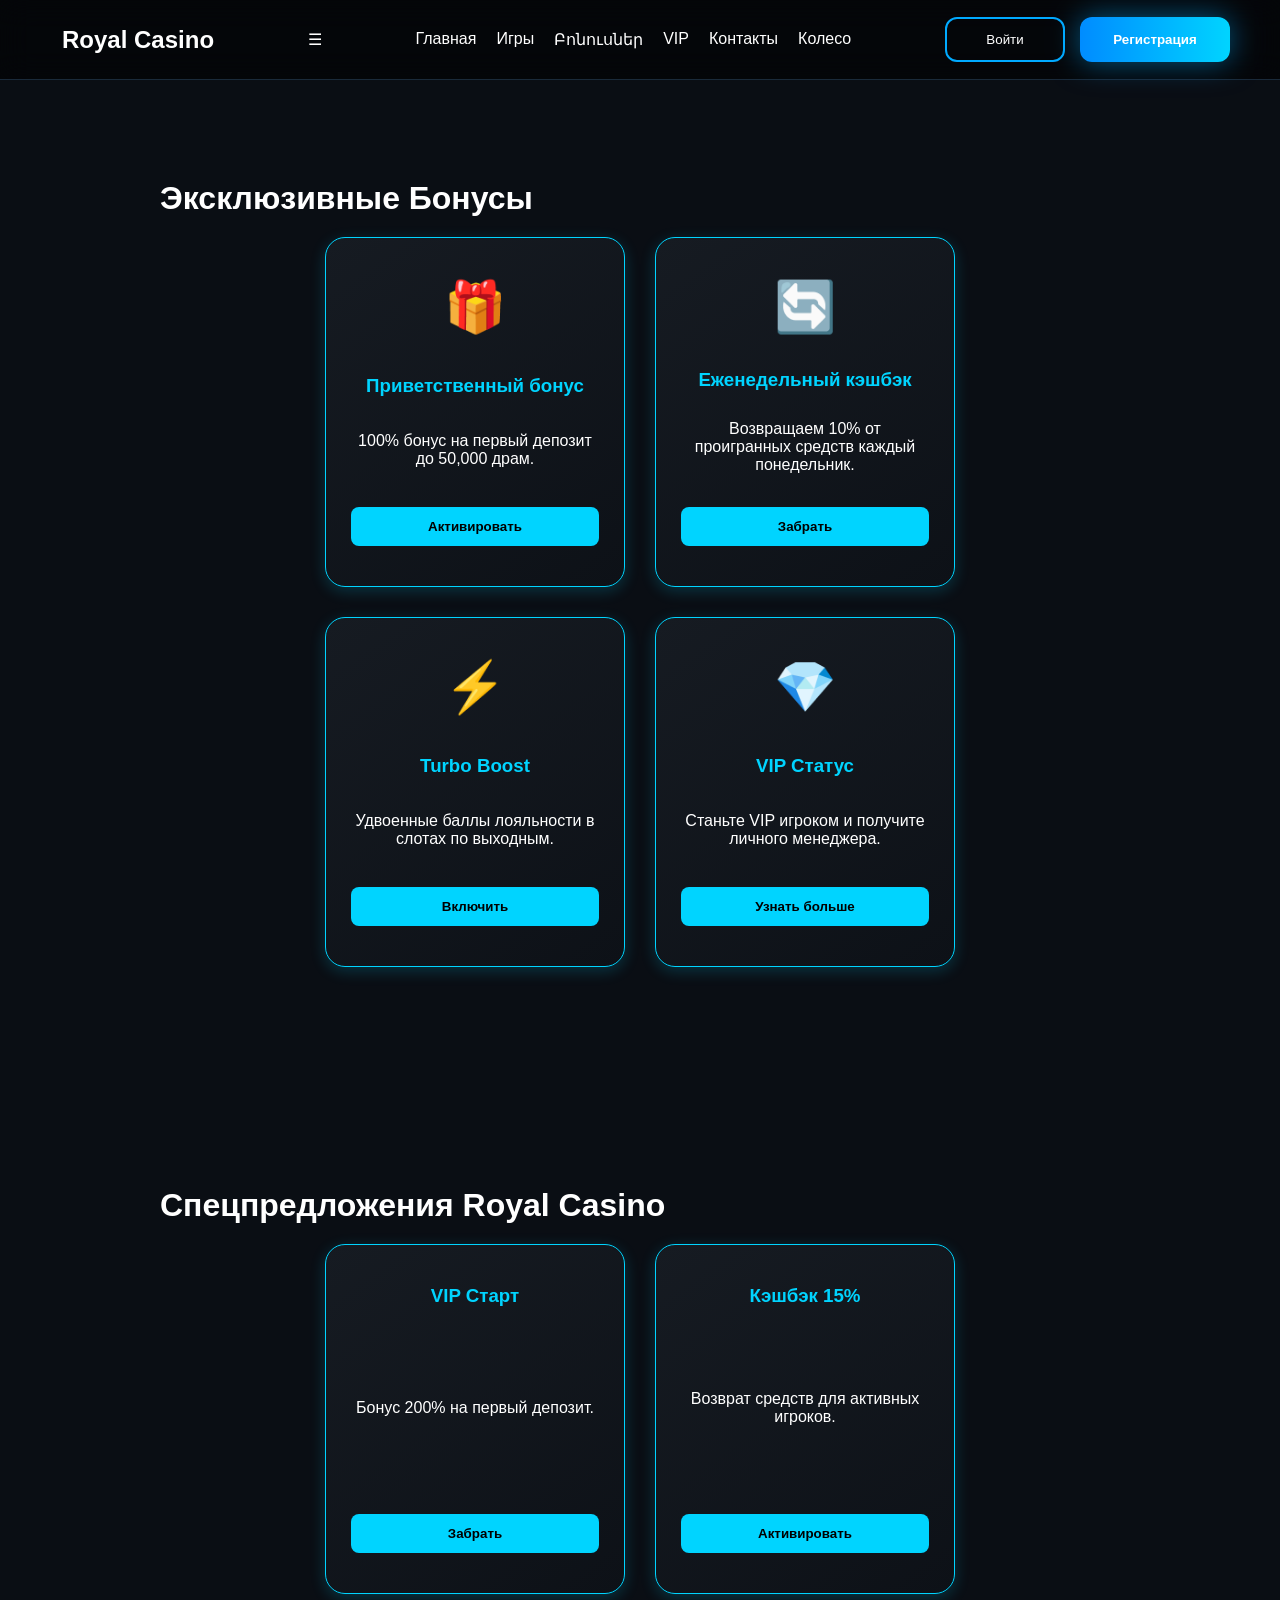
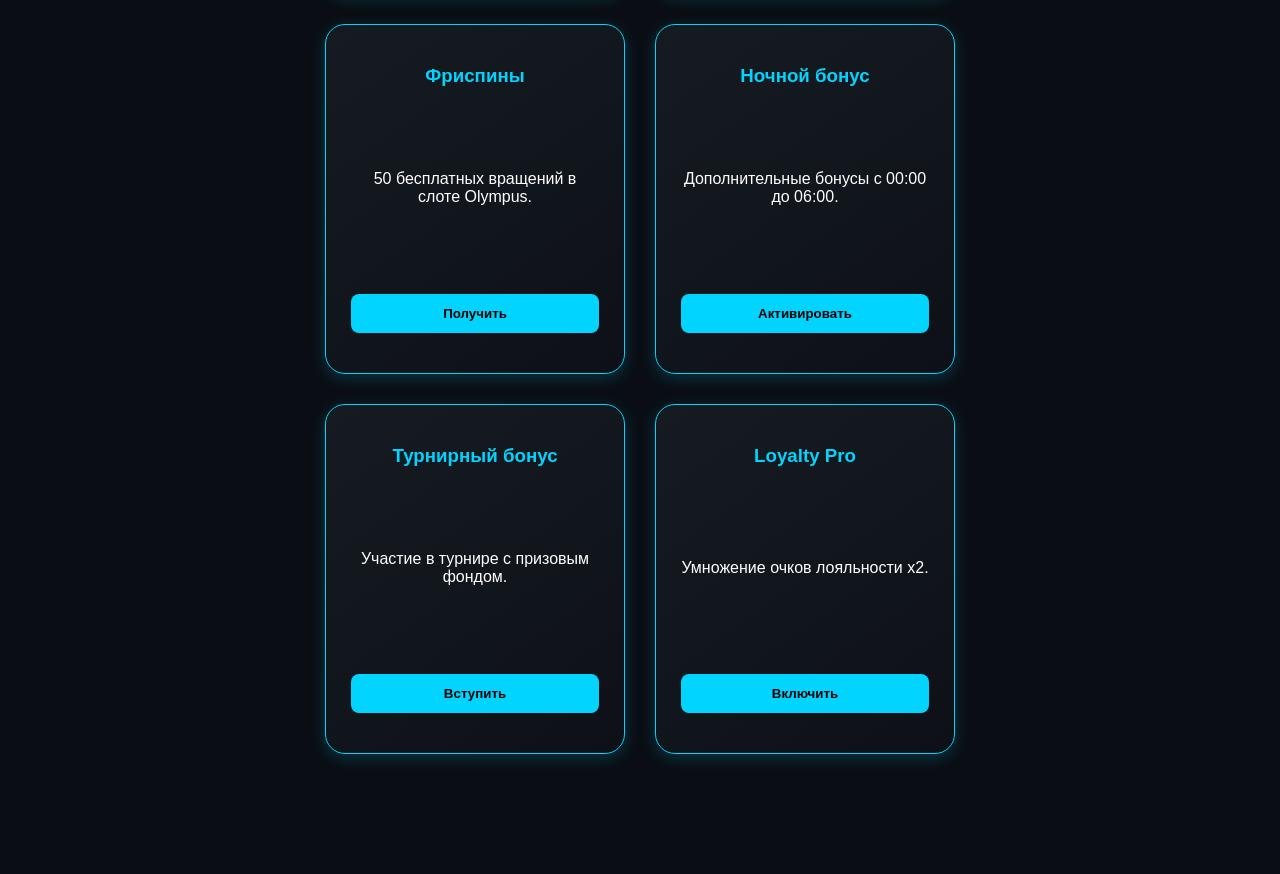
==== bonus.html @ ba3bc2f1 "Add files via upload" ====
<!DOCTYPE html>
<html lang="ru">
<head>
    <meta charset="UTF-8">
    <meta name="viewport" content="width=device-width, initial-scale=1.0">
    <title>Бонусы - Royal Casino</title>
    <link rel="stylesheet" href="style.css">
</head>
<body>

    <header>
     
        <div class="logo">
            <i class="fa-solid fa-dice"></i>
            <span>Royal Casino</span>
        </div>
        <div class="menu-toggle" onclick="toggleMenu()">☰</div>
        <nav id="navMenu" class="nav-menu">
            <a href="index.html">Главная</a>
            <a href="games.html">Игры</a>
            <a href="bonus.html">Բոնուսներ</a>
            <a href="vip.html">VIP</a>
            <a href="contacts.html">Контакты</a>
            <a href="wheel.html">Колесо</a>
        </nav>

        <div class="buttons" id="auth-buttons">
            <button class="login" onclick="openModal('login-modal')">Войти</button>
            <button class="signup" onclick="openModal('register-modal')">Регистрация</button>
        </div>
        
        <div class="buttons" id="user-profile" style="display: none; align-items: center; gap: 10px;">
            <span style="font-size: 18px; color: #fff;">👤</span>
            <span id="profile-username" style="color: #fff; font-weight: bold;"></span>
            <button id="logout-btn" style="background: #ff4d4d; color: white; border: none; padding: 5px 10px; cursor: pointer; border-radius: 4px;">Выйти</button>
        </div>
        
        
    </header>
    <main class="bonus-container">
        <h1 class="page-title">Эксклюзивные Бонусы</h1>
        
        <div class="bonus-grid">
            <div class="bonus-card">
                <div class="icon">🎁</div>
                <h3>Приветственный бонус</h3>
                <p>100% бонус на первый депозит до 50,000 драм.</p>
                <button class="play-btn" onclick="claimBonus('Приветственный бонус')">Активировать</button>
            </div>
            <div class="bonus-card">
                <div class="icon">🔄</div>
                <h3>Еженедельный кэшбэк</h3>
                <p>Возвращаем 10% от проигранных средств каждый понедельник.</p>
                <button class="play-btn" onclick="claimBonus('Кэшбэк')">Забрать</button>
            </div>
            <div class="bonus-card">
                <div class="icon">⚡️</div>
                <h3>Turbo Boost</h3>
                <p>Удвоенные баллы лояльности в слотах по выходным.</p>
                <button class="play-btn" onclick="claimBonus('Turbo Boost')">Включить</button>
            </div>
            <div class="bonus-card">
                <div class="icon">💎</div>
                <h3>VIP Статус</h3>
                <p>Станьте VIP игроком и получите личного менеджера.</p>
                <button class="play-btn" onclick="claimBonus('VIP Статус')">Узнать больше</button>
            </div>
        </div>
    </main>


    <main class="bonus-container">
        <h1 class="page-title">Спецпредложения Royal Casino</h1>
        
        <div class="bonus-grid">
            <div class="bonus-card"><h3>VIP Старт</h3><p>Бонус 200% на первый депозит.</p><button class="play-btn" onclick="claimBonus('VIP Старт')">Забрать</button></div>
            <div class="bonus-card"><h3>Кэшбэк 15%</h3><p>Возврат средств для активных игроков.</p><button class="play-btn" onclick="claimBonus('Кэшбэк 15%')">Активировать</button></div>
            <div class="bonus-card"><h3>Фриспины</h3><p>50 бесплатных вращений в слоте Olympus.</p><button class="play-btn" onclick="claimBonus('Фриспины')">Получить</button></div>
            <div class="bonus-card"><h3>Ночной бонус</h3><p>Дополнительные бонусы с 00:00 до 06:00.</p><button class="play-btn" onclick="claimBonus('Ночной бонус')">Активировать</button></div>
            <div class="bonus-card"><h3>Турнирный бонус</h3><p>Участие в турнире с призовым фондом.</p><button class="play-btn" onclick="claimBonus('Турнир')">Вступить</button></div>
            <div class="bonus-card"><h3>Loyalty Pro</h3><p>Умножение очков лояльности х2.</p><button class="play-btn" onclick="claimBonus('Loyalty Pro')">Включить</button></div>
        </div>
    </main> 


    <script src="script.js"></script>
</body>
</html>
---- style.css ----
*{
    margin:0;
    padding:0;
    box-sizing:border-box;
    font-family:'Poppins',sans-serif;
}

body{
    background:#05070d;
    color:white;
    overflow-x:hidden;
}

/* ================= HEADER ================= */

header{
    width:100%;
    height:80px;

    display:flex;
    justify-content:space-between;
    align-items:center;

    padding:0 80px;

    position:fixed;
    top:0;
    left:0;

    background:rgba(0,0,0,.55);

    backdrop-filter:blur(15px);

    border-bottom:1px solid rgba(0,170,255,.15);

    z-index:1000;
}

.logo{
    display:flex;
    align-items:center;
    gap:12px;

    font-size:26px;
    font-weight:700;
}

.logo i{
    color:#00aaff;
    font-size:32px;
}

nav{
    display:flex;
    gap:35px;
}

nav a{
    color:white;
    text-decoration:none;
    transition:.3s;
}

nav a:hover{
    color:#00aaff;
}

.buttons{
    display:flex;
    gap:15px;
}

button{
    cursor:pointer;
    transition:.35s;
}

.login{

    width:120px;
    height:45px;

    background:transparent;
    border:2px solid #00aaff;
    color:white;
    border-radius:12px;
}

.login:hover{

    background:#00aaff;
    box-shadow:0 0 20px #00aaff;
}

.signup{

    width:150px;
    height:45px;

    border:none;

    border-radius:12px;

    background:linear-gradient(90deg,#008cff,#00d4ff);

    color:white;

    font-weight:600;

    box-shadow:0 0 30px rgba(0,170,255,.5);
}

.signup:hover{

    transform:translateY(-3px);

    box-shadow:0 0 45px #00aaff;
}

/* ================= HERO ================= */

.hero{

    width:100%;
    min-height:100vh;

    display:flex;
    justify-content:space-between;
    align-items:center;

    padding:150px 80px;
}

.hero-left{

    width:48%;
}

.hero-left h4{

    color:#00aaff;

    margin-bottom:15px;

    font-size:22px;
}

.hero-left h1{

    font-size:68px;

    line-height:1.1;

    margin-bottom:25px;
}

.hero-left p{

    color:#a8b0c3;

    line-height:1.8;

    font-size:18px;

    margin-bottom:40px;
}

.hero-buttons{

    display:flex;

    gap:20px;
}

.play{

    width:200px;
    height:60px;

    border:none;

    border-radius:14px;

    background:#00aaff;

    color:white;

    font-size:18px;

    font-weight:700;

    box-shadow:0 0 35px rgba(0,170,255,.6);
}

.play:hover{

    transform:translateY(-5px);
}

.bonus{

    width:220px;
    height:60px;

    background:transparent;

    border:2px solid #00aaff;

    color:white;

    border-radius:14px;

    font-size:18px;
}

.bonus:hover{

    background:#00aaff;

    box-shadow:0 0 35px #00aaff;
}

/* ================= RIGHT ================= */

.hero-right{

    width:45%;

    display:flex;

    justify-content:center;

    align-items:center;

    position:relative;
}

.roulette{

    width:350px;
    height:350px;

    border-radius:50%;

    background:#101827;

    border:5px solid #00aaff;

    display:flex;

    justify-content:center;

    align-items:center;

    font-size:120px;

    color:#00aaff;

    box-shadow:
    0 0 40px #00aaff,
    inset 0 0 30px #00aaff;

    animation:spin 12s linear infinite;
}

.roulette-glow{

    position:absolute;

    width:500px;
    height:500px;

    background:#00aaff;

    filter:blur(180px);

    opacity:.18;
}

@keyframes spin{

from{

transform:rotate(0deg);

}

to{

transform:rotate(360deg);

}

}

/* ================= MOBILE ================= */

@media(max-width:900px){

header{

padding:20px;

flex-direction:column;

height:auto;

gap:20px;

}

nav{

flex-wrap:wrap;

justify-content:center;

}

.hero{

flex-direction:column;

text-align:center;

padding:180px 20px 60px;

}

.hero-left,
.hero-right{

width:100%;

}

.hero-left h1{

font-size:42px;

}

.hero-buttons{

justify-content:center;

flex-wrap:wrap;

}

.roulette{

width:260px;
height:260px;
font-size:90px;
margin-top:40px;

}

}

/* ==========================================================================
   Стили для секции игр (Royal Casino)
   ========================================================================== */

/* Общие настройки для всей секции */
.games {
    max-width: 1200px;
    margin: 40px auto;
    padding: 0 20px;
    font-family: 'Poppins', sans-serif; /* Твой подключенный шрифт */
}

/* Заголовок "Популярные игры" */
.games h1 {
    color: #ffffff;
    font-size: 2rem;
    margin-bottom: 30px;
    text-transform: uppercase;
    letter-spacing: 1px;
}

/* СЕТКА ДЛЯ КАРТОЧЕК */
.game-grid {
    display: grid;
    /* Карточки будут автоматически выстраиваться в ряд (минимум 260px каждая) */
    grid-template-columns: repeat(auto-fill, minmax(260px, 1fr));
    gap: 30px; /* Расстояние между карточками */
}

/* СТИЛЬ КАРТОЧКИ */
.game-card {
    background-color: #1a1a1f; /* Темный фон карточки, чуть светлее фона сайта */
    border-radius: 16px;       /* Красивые скругленные углы */
    overflow: hidden;          /* Чтобы картинка не вылезала за скругления */
    border: 1px solid #2c2c35; /* Элегантная тонкая рамка */
    box-shadow: 0 10px 20px rgba(0, 0, 0, 0.5); /* Глубокая тень */
    display: flex;
    flex-direction: column;
    transition: transform 0.3s ease, border-color 0.3s ease, box-shadow 0.3s ease;
}

/* Эффект при наведении на карточку */
.game-card:hover {
    transform: translateY(-8px); /* Карточка плавно приподнимается */
    border-color: #ffbe0b;       /* Рамка подсвечивается золотым */
    box-shadow: 0 15px 30px rgba(255, 190, 11, 0.2); /* Золотистое свечение */
}

/* КАРТИНКА ВНУТРИ КАРТОЧКИ */
.game-card img {
    width: 100%;
    height: 220px;       /* Фиксированная высота для всех картинок */
    object-fit: cover;   /* Картинки масштабируются без искажения пропорций */
    transition: transform 0.3s ease;
}

/* Эффект увеличения картинки при наведении */
.game-card:hover img {
    transform: scale(1.05);
}

/* НАЗВАНИЕ ИГРЫ (h3) */
.game-card h3 {
    color: #ffffff;
    font-size: 1.25rem;
    font-weight: 600;
    margin: 20px 15px 10px 15px;
    text-align: left;
}

/* КНОПКА "ПОДРОБНЕЕ" */
.game-card button {
    background: #ffbe0b; /* Золотой цвет кнопки */
    color: #000000;      /* Черный текст */
    border: none;
    padding: 12px 20px;
    font-size: 1rem;
    font-weight: 700;
    border-radius: 12px;
    margin: 0 15px 20px 15px; /* Отступы по бокам и снизу */
    cursor: pointer;
    transition: background-color 0.2s ease, transform 0.1s ease;
}

/* Эффект при наведении на кнопку */
.game-card button:hover {
    background: #fb5607; /* Меняет цвет на сочный оранжевый */
    color: #ffffff;      /* Текст становится белым */
}

/* Эффект при клике */
.game-card button:active {
    transform: scale(0.98);
}

/* ==========================================================================
   Спец-стили для страницы VIP (Черно-Голубой Неон)
   ========================================================================== */

/* Контейнер заголовка VIP */
.vip-header {
    display: flex;
    align-items: center;
    gap: 15px;
    margin-bottom: 30px;
}

/* Главная голубая плашка Premium */
.vip-badge-main {
    background: linear-gradient(135deg, #00b4d8 0%, #0077b6 100%);
    color: #ffffff;
    padding: 5px 12px;
    font-size: 0.85rem;
    font-weight: 800;
    border-radius: 20px;
    text-transform: uppercase;
    letter-spacing: 1px;
    box-shadow: 0 0 15px rgba(0, 180, 216, 0.4);
}

/* Премиум-стиль для VIP-карточки (Черный + Голубой неоновый контур) */
.game-card.vip-card {
    background: #0d0d11; /* Глубокий черный фон */
    border: 1px solid #00b4d8; /* Голубая неоновая рамка */
    box-shadow: 0 10px 25px rgba(0, 180, 216, 0.1);
}

/* Эффект при наведении на VIP-карточку */
.game-card.vip-card:hover {
    border-color: #90e0ef; /* Светло-голубое свечение */
    box-shadow: 0 15px 35px rgba(0, 180, 216, 0.4); 
    transform: translateY(-10px);
}

/* Обертка для картинки */
.game-image-wrapper {
    position: relative;
    width: 100%;
    height: 220px;
    overflow: hidden;
}

/* Голубой ярлык "VIP" поверх картинки */
.vip-tag {
    position: absolute;
    top: 15px;
    left: 15px;
    background: #00b4d8;
    color: #ffffff;
    font-weight: 900;
    font-size: 0.75rem;
    padding: 4px 10px;
    border-radius: 6px;
    z-index: 2;
    letter-spacing: 1px;
    box-shadow: 0 4px 10px rgba(0,0,0,0.4);
}

/* Изменяем текст внутри VIP-инфо */
.game-card.vip-card .game-info {
    padding: 20px;
    display: flex;
    flex-direction: column;
}

/* Стильная темная кнопка с голубой рамкой и текстом */
.game-card.vip-card button {
    background: #0d0d11;
    color: #00b4d8;
    border: 1px solid #00b4d8;
    margin: 10px 0 0 0;
    padding: 12px 0;
    width: 100%;
    font-weight: 700;
    border-radius: 12px;
    cursor: pointer;
    transition: all 0.3s ease;
}

/* При наведении кнопка полностью заливается голубым */
.game-card.vip-card button:hover {
    background: linear-gradient(135deg, #00b4d8 0%, #0077b6 100%);
    color: #ffffff;
    border-color: transparent;
    box-shadow: 0 0 15px rgba(0, 180, 216, 0.6);
}

/* Общие настройки для всей секции игр */
.games {
    max-width: 1200px;
    margin: 0 auto 40px auto; /* Убрали верхний маржин */
    padding: 120px 20px 0 20px; /* ДОБАВИЛИ 120px СВЕРХУ, чтобы отодвинуть от меню */
    font-family: 'Poppins', sans-serif;
}

/* ==========================================================================
   Спец-стили для страницы Контактов (Черно-Голубой Неон)
   ========================================================================== */

/* Главная секция контактов с отступом от фиксированного меню */
.contacts-section {
    max-width: 1200px;
    margin: 0 auto;
    padding: 120px 20px 40px 20px; /* Отступ сверху 120px, чтобы не пряталось под меню */
    font-family: 'Poppins', sans-serif;
    text-align: center;
}

.contacts-container h1 {
    color: #ffffff;
    font-size: 2.5rem;
    margin-bottom: 10px;
    text-transform: uppercase;
    letter-spacing: 1px;
}

.contacts-subtitle {
    color: #8a8a98;
    font-size: 1.1rem;
    margin-bottom: 50px;
}

/* Сетка для контактных карточек */
.contacts-grid {
    display: grid;
    grid-template-columns: repeat(auto-fit, minmax(280px, 1fr));
    gap: 30px;
}

/* Стиль карточки контакта */
.contact-card {
    background: #0d0d11; /* Твой глубокий черный цвет */
    border: 1px solid #00b4d8; /* Твой голубой неон */
    border-radius: 16px;
    padding: 40px 20px;
    box-shadow: 0 10px 25px rgba(0, 180, 216, 0.1);
    transition: transform 0.3s ease, border-color 0.3s ease, box-shadow 0.3s ease;
}

/* Эффект при наведении на карточку контакта */
.contact-card:hover {
    border-color: #90e0ef;
    box-shadow: 0 15px 35px rgba(0, 180, 216, 0.3);
    transform: translateY(-3px); /* Легкий аккуратный подъем без взлета */
}

/* Иконки FontAwesome внутри карточек */
.contact-card i {
    font-size: 3rem;
    color: #00b4d8; /* Голубой цвет для иконок */
    margin-bottom: 20px;
}

/* Заголовки внутри карточек */
.contact-card h3 {
    color: #ffffff;
    font-size: 1.4rem;
    margin-bottom: 10px;
    font-weight: 600;
}

/* Текст (ссылки/информация) внутри карточек */
.contact-card p {
    color: #00b4d8;
    font-size: 1.1rem;
    font-weight: 400;
    word-break: break-all;
}

/* ==========================================================================
   Дополнительные стили для блока игр на Главной странице
   ========================================================================== */

/* Контейнер для заголовка и кнопки "Смотреть все" */
.section-header {
    display: flex;
    justify-content: space-between;
    align-items: center;
    margin-bottom: 30px;
}

/* Убираем лишний нижний отступ у H1 внутри этого контейнера */
.section-header h1 {
    margin-bottom: 0 !important;
}

/* Красивая голубая кнопка "Смотреть все" */
.see-all-btn {
    color: #00b4d8;
    text-decoration: none;
    font-weight: 600;
    font-size: 1rem;
    border: 1px solid #00b4d8;
    padding: 8px 18px;
    border-radius: 8px;
    transition: all 0.3s ease;
}

/* Эффект при наведении на "Смотреть все" */
.see-all-btn:hover {
    background: #00b4d8;
    color: #ffffff;
    box-shadow: 0 0 15px rgba(0, 180, 216, 0.4);
}

/* ==========================================================================
   Новые разделы для Главной страницы (Джекпот, Плюсы, FAQ, Футер)
   ========================================================================== */

/* Общий стиль заголовков для секций */
.section-title {
    color: #ffffff;
    font-size: 2rem;
    text-align: center;
    text-transform: uppercase;
    letter-spacing: 1px;
    margin-bottom: 40px;
}

/* --- 1. СТИЛИ ДЛЯ ДЖЕКПОТА --- */
.jackpot-section {
    max-width: 1200px;
    margin: 60px auto;
    padding: 0 20px;
}

.jackpot-container {
    background: linear-gradient(135deg, #0d0d11 0%, #001d29 100%);
    border: 2px solid #00b4d8;
    border-radius: 20px;
    padding: 40px;
    text-align: center;
    box-shadow: 0 0 30px rgba(0, 180, 216, 0.25);
}

.jackpot-container h2 {
    color: #90e0ef;
    font-size: 1.5rem;
    letter-spacing: 4px;
    margin-bottom: 10px;
}

.jackpot-amount {
    color: #ffffff;
    font-size: 3.5rem;
    font-weight: 800;
    text-shadow: 0 0 20px rgba(0, 180, 216, 0.6);
    margin-bottom: 10px;
}

.jackpot-amount .cents {
    color: #00b4d8;
    font-size: 2rem;
    vertical-align: super;
}

.jackpot-container p {
    color: #8a8a98;
    font-size: 1.1rem;
}

/* --- 2. СТИЛИ ДЛЯ ПРЕИМУЩЕСТВ --- */
.features-section {
    max-width: 1200px;
    margin: 80px auto;
    padding: 0 20px;
}

.features-grid {
    display: grid;
    grid-template-columns: repeat(auto-fit, minmax(280px, 1fr));
    gap: 30px;
}

.feature-card {
    background: #0d0d11;
    border: 1px solid #22222a;
    border-radius: 16px;
    padding: 40px 20px;
    text-align: center;
    transition: all 0.3s ease;
}

.feature-card:hover {
    border-color: #00b4d8;
    box-shadow: 0 10px 25px rgba(0, 180, 216, 0.15);
    transform: translateY(-3px);
}

.feature-card i {
    font-size: 2.5rem;
    color: #00b4d8;
    margin-bottom: 20px;
}

.feature-card h3 {
    color: #ffffff;
    font-size: 1.3rem;
    margin-bottom: 15px;
}

.feature-card p {
    color: #8a8a98;
    font-size: 0.95rem;
    line-height: 1.6;
}

/* --- 3. СТИЛИ ДЛЯ FAQ --- */
.faq-section {
    max-width: 800px;
    margin: 80px auto;
    padding: 0 20px;
}

.faq-item {
    background: #0d0d11;
    border: 1px solid #22222a;
    border-radius: 12px;
    margin-bottom: 15px;
    padding: 20px;
    text-align: left;
}

.faq-question {
    color: #ffffff;
    font-weight: 600;
    font-size: 1.1rem;
    margin-bottom: 10px;
    position: relative;
    padding-left: 25px;
}

.faq-question::before {
    content: "•";
    color: #00b4d8;
    font-size: 1.5rem;
    position: absolute;
    left: 5px;
    top: -4px;
}

.faq-answer {
    color: #8a8a98;
    font-size: 0.95rem;
    line-height: 1.6;
    padding-left: 25px;
}

/* --- 4. СТИЛИ ДЛЯ ФУТЕРА --- */
.main-footer {
    background: #07070a;
    border-top: 1px solid #14141a;
    padding: 30px 20px;
    text-align: center;
    margin-top: 100px;
}

.footer-content p {
    color: #555562;
    font-size: 0.9rem;
}

/* ==========================================================================
   ИГРОВЫЕ КАРТОЧКИ — ТОЛЬКО ЧЕРНЫЙ И ГОЛУБОЙ ЦВЕТ
   ========================================================================== */

/* Сетка для карточек */
.game-grid {
    display: grid !important;
    grid-template-columns: repeat(auto-fill, minmax(250px, 1fr)) !important;
    gap: 25px !important;
    margin-top: 20px !important;
}

/* Сама карточка */
.game-card {
    background-color: #0d0d11 !important; /* Глубокий черный фон */
    border: 1px solid #1e1e24 !important; /* Темная рамка */
    border-radius: 16px !important;
    overflow: hidden !important;
    display: flex !important;
    flex-direction: column !important;
    transition: all 0.3s ease !important;
}

/* Эффект при наведении на карточку — подсвечивается ГОЛУБЫМ */
.game-card:hover {
    border-color: #00b4d8 !important;
    box-shadow: 0 10px 25px rgba(0, 180, 216, 0.25) !important;
    transform: translateY(-3px) !important;
}

/* Картинка внутри карточки */
.game-card img {
    width: 100% !important;
    height: 200px !important;
    object-fit: cover !important;
}

/* Заголовок игры */
.game-card h3 {
    color: #ffffff !important;
    font-size: 1.2rem !important;
    margin: 15px !important;
    font-weight: 600 !important;
}

/* КНОПКА — СТРОГО ГОЛУБАЯ */
.game-card button {
    background-color: #00b4d8 !important; /* Твой фирменный голубой цвет */
    color: #ffffff !important;            /* Белый текст */
    border: none !important;
    border-radius: 12px !important;
    padding: 12px 20px !important;
    font-weight: 700 !important;
    margin: 0 15px 20px 15px !important;
    cursor: pointer !important;
    transition: background-color 0.2s ease !important;
}

/* Эффект при наведении на кнопку */
.game-card button:hover {
    background-color: #0077b6 !important; /* Сине-голубой при наведении */
    color: #ffffff !important;
}

/* ==========================================================================
   РАСШИРЕННАЯ СТРАНИЦА ИГР (Сетка + Фильтры + Живые Выигрыши)
   ========================================================================== */

/* Макет распределения: Каталог слева, Виджет выигрышей справа */
.games-page-layout {
    max-width: 1400px;
    margin: 0 auto;
    padding: 120px 20px 40px 20px; /* Отступ сверху от меню */
    display: flex;
    gap: 30px;
}

.games-main-content {
    flex: 3; /* Занимает 75% ширины */
}

/* Стили кнопок-фильтров */
.games-filter-bar {
    display: flex;
    gap: 12px;
    margin-bottom: 30px;
}

.filter-btn {
    background: #0d0d11;
    color: #8a8a98;
    border: 1px solid #22222a;
    padding: 10px 20px;
    border-radius: 10px;
    font-weight: 600;
    cursor: pointer;
    transition: all 0.3s ease;
}

.filter-btn:hover, .filter-btn.active {
    background: #00b4d8;
    color: #ffffff;
    border-color: #00b4d8;
    box-shadow: 0 0 15px rgba(0, 180, 216, 0.3);
}

/* БОКОВАЯ ПАНЕЛЬ: ЖИВЫЕ ВЫИГРЫШИ */
.live-wins-sidebar {
    flex: 1; /* Занимает 25% ширины */
    background: #0d0d11;
    border: 1px solid #00b4d8; /* Голубой контур */
    border-radius: 20px;
    padding: 25px 20px;
    height: fit-content;
    box-shadow: 0 10px 30px rgba(0, 180, 216, 0.1);
}

.sidebar-header {
    display: flex;
    align-items: center;
    gap: 10px;
    margin-bottom: 20px;
    border-bottom: 1px solid #22222a;
    padding-bottom: 15px;
}

.sidebar-header h2 {
    color: #ffffff;
    font-size: 1.25rem;
    margin: 0;
}

/* Пульсирующая зеленая/голубая точка (эффект Live) */
.live-pulse {
    width: 10px;
    height: 10px;
    background-color: #00b4d8;
    border-radius: 50%;
    box-shadow: 0 0 0 0 rgba(0, 180, 216, 0.7);
    animation: pulse 1.6s infinite;
}

@keyframes pulse {
    0% { transform: scale(0.95); box-shadow: 0 0 0 0 rgba(0, 180, 216, 0.7); }
    70% { transform: scale(1); box-shadow: 0 0 0 10px rgba(0, 180, 216, 0); }
    100% { transform: scale(0.95); box-shadow: 0 0 0 0 rgba(0, 180, 216, 0); }
}

/* Элементы списка выигрышей */
.wins-list {
    display: flex;
    flex-direction: column;
    gap: 15px;
}

.win-item {
    background: #14141a;
    border-radius: 12px;
    padding: 12px 15px;
    display: flex;
    justify-content: space-between;
    align-items: center;
    border: 1px solid #1e1e24;
}

.win-user {
    color: #ffffff;
    font-weight: 600;
    font-size: 0.9rem;
}

.win-game {
    color: #8a8a98;
    font-size: 0.8rem;
}

.win-amount {
    font-weight: 700;
    font-size: 0.95rem;
}

.font-cyan {
    color: #00b4d8;
    text-shadow: 0 0 10px rgba(0, 180, 216, 0.3);
}

/* Адаптивность для мобилок (чтобы сайдбар уходил вниз, если экран узкий) */
@media (max-width: 992px) {
    .games-page-layout {
        flex-direction: column;
    }
    .live-wins-sidebar {
        width: 100%;
    }
}

/* ==========================================================================
   ФИКС VIP СТРАНИЦЫ (Ровные карточки)
   ========================================================================== */

   .vip-page-container {
    max-width: 1200px;
    margin: 0 auto;
    padding: 120px 20px 40px 20px;
}

/* Стили для блока статусов (карточек Bronze, Silver и т.д.) */
.vip-status-container {
    margin-bottom: 60px;
}

.status-grid {
    display: grid;
    grid-template-columns: repeat(auto-fit, minmax(240px, 1fr));
    gap: 20px;
}

.status-card {
    background: #0d0d11;
    border: 1px solid #22222a;
    border-radius: 16px;
    padding: 25px 15px;
    text-align: center;
    transition: all 0.3s ease;
}

.status-card:hover {
    border-color: #00b4d8;
    box-shadow: 0 0 20px rgba(0, 180, 216, 0.2);
    transform: translateY(-3px);
}

.status-card h3 {
    color: #ffffff;
    margin-bottom: 8px;
}

.status-card p {
    color: #8a8a98;
    font-size: 0.9rem;
    margin-bottom: 15px;
}

.status-lock {
    display: inline-block;
    font-size: 0.75rem;
    font-weight: 700;
    padding: 4px 12px;
    border-radius: 20px;
    background: #14141a;
    color: #00b4d8;
    border: 1px solid #00b4d8;
    text-transform: uppercase;
}

/* Оформление VIP карточек — делаем им постоянную неоновую рамку */
.game-card.vip-card {
    background: #060608 !important;
    border: 1px solid #00b4d8 !important; /* Голубой контур */
    box-shadow: 0 5px 15px rgba(0, 180, 216, 0.15) !important;
}

.game-card.vip-card:hover {
    border-color: #90e0ef !important;
    box-shadow: 0 10px 25px rgba(0, 180, 216, 0.35) !important;
}

/* Кнопки внутри VIP карточек */
.game-card.vip-card button {
    background: transparent !important;
    color: #00b4d8 !important;
    border: 1px solid #00b4d8 !important;
}

.game-card.vip-card button:hover {
    background: #00b4d8 !important;
    color: #ffffff !important;
}

/* КНОПКА — ТЕПЕРЬ СТРОГО ПО ЦЕНТРУ КАРТОЧКИ */
.game-card button {
    background-color: #00b4d8 !important; /* Твой фирменный голубой цвет */
    color: #ffffff !important;            /* Белый текст */
    border: none !important;
    border-radius: 12px !important;
    padding: 12px 20px !important;
    font-weight: 700 !important;
    
    /* ВОТ ЭТИ ТРИ СТРОКИ ВЫРАВНИВАЮТ КНОПКУ ПРЯМО ПО ЦЕНТРУ */
    display: block !important;
    margin: 0 auto 20px auto !important; /* auto слева и справа сдвинет её в центр */
    width: 85% !important;               /* Делает её аккуратной по ширине */
    
    cursor: pointer !important;
    transition: background-color 0.2s ease !important;
}

/* ==========================================================================
   МОДАЛЬНЫЕ ОКНА (ВХОД И РЕГИСТРАЦИЯ)
   ========================================================================== */

/* Задний темный фон при открытии окна */
.modal {
    display: none; /* По умолчанию скрыто */
    position: fixed;
    z-index: 1000;
    left: 0;
    top: 0;
    width: 100%;
    height: 100%;
    background-color: rgba(3, 3, 5, 0.8);
    backdrop-filter: blur(8px); /* Размытие заднего плана */
    justify-content: center;
    align-items: center;
}

/* Контентная плашка окна */
.modal-content {
    background-color: #0d0d11;
    border: 2px solid #00b4d8; /* Неоново-голубая рамка */
    box-shadow: 0 0 30px rgba(0, 180, 216, 0.3);
    padding: 40px;
    border-radius: 20px;
    width: 100%;
    max-width: 420px;
    position: relative;
    text-align: left;
    animation: fadeInModal 0.3s ease;
}

@keyframes fadeInModal {
    from { opacity: 0; transform: translateY(-20px); }
    to { opacity: 1; transform: translateY(0); }
}

/* Кнопка закрытия (крестик) */
.close-modal {
    position: absolute;
    right: 20px;
    top: 15px;
    color: #8a8a98;
    font-size: 28px;
    font-weight: bold;
    cursor: pointer;
    transition: color 0.2s;
}

.close-modal:hover {
    color: #00b4d8;
}

.modal-content h2 {
    color: #ffffff;
    margin-bottom: 25px;
    font-size: 1.8rem;
    font-weight: 700;
}

/* Поля ввода (Инпуты) */
.input-group {
    margin-bottom: 20px;
    display: flex;
    flex-direction: column;
    gap: 8px;
}

.input-group label {
    color: #8a8a98;
    font-size: 0.9rem;
}

.input-group input {
    background: #14141a;
    border: 1px solid #22222a;
    padding: 14px;
    border-radius: 10px;
    color: #ffffff;
    font-size: 1rem;
    outline: none;
    transition: all 0.2s;
}

.input-group input:focus {
    border-color: #00b4d8;
    box-shadow: 0 0 10px rgba(0, 180, 216, 0.2);
}

/* Чекбокс 18+ */
.checkbox-group {
    display: flex;
    align-items: flex-start;
    gap: 10px;
    margin-bottom: 25px;
    color: #8a8a98;
    font-size: 0.85rem;
    line-height: 1.4;
    cursor: pointer;
}

.checkbox-group input {
    margin-top: 3px;
    accent-color: #00b4d8;
}

/* Кнопка отправки внутри модалки */
.modal-submit-btn {
    width: 100%;
    background: #00b4d8;
    color: #ffffff;
    border: none;
    padding: 14px;
    border-radius: 12px;
    font-size: 1.1rem;
    font-weight: 700;
    cursor: pointer;
    transition: background 0.2s, box-shadow 0.2s;
}

.modal-submit-btn:hover {
    background: #0077b6;
    box-shadow: 0 0 15px rgba(0, 180, 216, 0.4);
}

/* Ссылка на переключение окон */
.modal-switch {
    text-align: center;
    margin-top: 20px;
    color: #555562;
    font-size: 0.9rem;
}

.modal-switch a {
    color: #00b4d8;
    text-decoration: none;
    font-weight: 600;
}

.modal-switch a:hover {
    text-decoration: underline;
}

/* Контейнер страницы (БЕЗ ФОНА) */
.wheel-page-container {
    display: flex;
    flex-direction: column;
    align-items: center;
    justify-content: center;
    min-height: 85vh;
    padding-top: 80px;
    font-family: sans-serif;
}

.wheel-title {
    color: #fff;
    font-size: 2.5rem;
    margin-bottom: 5px;
    text-shadow: 0 0 15px #0088ff; /* Неоновое свечение */
}

.wheel-subtitle {
    color: #aaaaaa;
    font-size: 1.1rem;
    margin-bottom: 40px;
}

.wheel-area {
    position: relative;
    width: 350px;
    height: 350px;
}

/* Колесо */
.wheel-wrapper {
    width: 100%;
    height: 100%;
    border-radius: 50%;
    border: 8px solid #0088ff;
    box-shadow: 0 0 35px rgba(0, 136, 255, 0.6);
    display: flex;
    align-items: center;
    justify-content: center;
    background: #101627; /* Темный фон самого колеса, чтобы цифры были видны */
    overflow: hidden;
    position: relative;
    transition: transform 4s cubic-bezier(0.15, 0.85, 0.35, 1.02);
}

/* Центр колеса */
.wheel-center {
    position: absolute;
    width: 45px;
    height: 45px;
    background: #0088ff;
    border-radius: 50%;
    z-index: 5;
    box-shadow: 0 0 15px #0088ff;
    border: 3px solid #fff;
}

/* Стрелка сверху */
.pointer {
    position: absolute;
    top: -20px;
    left: 50%;
    transform: translateX(-50%);
    width: 0;
    height: 0;
    border-left: 15px solid transparent;
    border-right: 15px solid transparent;
    border-top: 30px solid #00ffcc; /* Бирюзовая стрелка */
    z-index: 10;
}

/* Цифры на колесе */
.wheel-number {
    position: absolute;
    color: #fff;
    font-weight: bold;
    font-size: 1.2rem;
    transform-origin: center 150px;
    height: 300px;
    top: 25px;
    text-shadow: 0 2px 4px rgba(0,0,0,0.8);
}

/* Кнопка «Крутить» */
.spin-btn {
    margin-top: 40px;
    background: linear-gradient(135deg, #0088ff, #00ffcc);
    color: #fff;
    border: none;
    padding: 14px 45px;
    font-size: 1.2rem;
    font-weight: bold;
    border-radius: 30px;
    cursor: pointer;
    box-shadow: 0 5px 15px rgba(0, 255, 204, 0.3);
    transition: all 0.3s ease;
}

.spin-btn:hover {
    transform: scale(1.05);
    box-shadow: 0 0 25px rgba(0, 255, 204, 0.7);
}

.spin-btn:active {
    transform: scale(0.98);
}

/* Այս կոդը կփոքրացնի լոգոն ՄԻԱՅՆ այս էջում */

.main-header .logo i {
    font-size: 1.4rem !important; /* Փոքրացնում է խաղառիկի նշանը */
}

.main-header .logo h1 {
    font-size: 1.5rem !important; /* Փոքրացնում է Royal Casino տեքստը */
}

.main-header {
    display: flex;
    justify-content: space-between;
    align-items: center;
    padding: 20px 50px;
    background-color: #070b19; /* Քո հիմնական սև/մուգ կապույտը */
    border-bottom: 2px solid #0088ff; /* Կապույտ գիծը */
}

.main-header nav a {
    color: white;
    text-decoration: none;
    margin: 0 15px;
    font-weight: bold;
}

.main-header nav a:hover {
    color: #0088ff;
}

.modal {
    display: none;
    position: fixed;
    top: 0;
    left: 0;
    width: 100%;
    height: 100%;
    background: rgba(0, 0, 0, 0.85);
    z-index: 1000;
    justify-content: center;
    align-items: center;
}

.modal-content {
    background: #070b19;
    padding: 30px;
    border: 1px solid #0088ff;
    border-radius: 15px;
    text-align: center;
    color: white;
    width: 300px;
}

.stars-container {
    display: flex;
    justify-content: center;
    gap: 10px;
    margin: 20px 0;
}

.star {
    font-size: 40px;
    color: #333; /* Մութ աստղ */
    transition: color 0.3s;
}

.modal-button {
    background: #0088ff;
    color: white;
    border: none;
    padding: 10px 20px;
    border-radius: 5px;
    cursor: pointer;
    width: 100%;
    font-weight: bold;
}

.close-modal-btn {
    background: transparent;
    border: none;
    color: gray;
    margin-top: 10px;
    cursor: pointer;
}

/* Մոդալի ընդհանուր վիճակը */
.modal {
    display: none; 
    position: fixed; 
    top: 0; 
    left: 0; 
    width: 100%; 
    height: 100%; 
    background: rgba(0,0,0,0.8); 
    z-index: 1000; 
    align-items: center; 
    justify-content: center;
}

/* Մոդալի պատուհանը */
.modal-content {
    background: #070b19; 
    padding: 30px; 
    border: 1px solid #0088ff; 
    border-radius: 15px; 
    text-align: center; 
    color: white; 
    width: 300px;
}

/* Զառի տեսքը */
#dice-result {
    font-size: 50px; 
    margin: 20px 0;
}

/* Կոճակները */
.modal-button {
    background: #0088ff; 
    color: white; 
    border: none; 
    padding: 10px 20px; 
    border-radius: 5px; 
    cursor: pointer;
    width: 100%;
    font-weight: bold;
}

.modal-button:hover {
    background: #0066cc;
}

.close-btn {
    background: transparent; 
    border: none; 
    color: gray; 
    margin-top: 15px; 
    cursor: pointer;
}

.close-btn:hover {
    color: white;
}

#profile-balance {
    color: #00ffcc !important; /* Նեոն կապույտ-կանաչ գույն */
    font-size: 16px;
    font-weight: bold;
    padding: 5px 10px;
    border: 1px solid #00ffcc;
    border-radius: 4px;
    background: rgba(0, 255, 204, 0.1);
}

/* --- ԱԴԱՊՏԻՎ ԴԻԶԱՅՆ (RESPONSIVE) --- */

/* Մենյուի ադապտացիա */
@media (max-width: 768px) {
    header {
        flex-direction: column;
        gap: 10px;
        padding: 10px !important;
    }
    .user-profile {
        justify-content: center;
        width: 100%;
    }
}

/* Խաղերի ցանցի (grid) ադապտացիա */
@media (max-width: 1024px) {
    .game-grid {
        grid-template-columns: repeat(2, 1fr) !important; /* 2 սյուն պլանշետների համար */
    }
}

@media (max-width: 600px) {
    .game-grid {
        grid-template-columns: 1fr !important; /* 1 սյուն հեռախոսների համար */
    }
    
    /* Քարտերի չափերը հեռախոսով */
    .game-card {
        margin: 0 auto;
        width: 90%;
    }
}

/* Ընդհանուր նկարների հարմարեցում */
img {
    max-width: 100%;
    height: auto;
}

/* Основной фон и стиль текста */
body {
    background-color: #0a0e14; /* Глубокий черный */
    color: #fff;
    font-family: Arial, sans-serif;
}

/* Стиль карточек бонусов */
.bonus-container { padding: 100px 20px; max-width: 1000px; margin: 0 auto; }

.bonus-grid {
    display: grid;
    grid-template-columns: repeat(auto-fit, minmax(250px, 1fr));
    gap: 20px;
}

.bonus-card {
    background: linear-gradient(145deg, #161b22, #0d1117);
    border: 1px solid #00d4ff; /* Голубая обводка */
    padding: 30px;
    border-radius: 20px;
    text-align: center;
    transition: 0.4s;
    box-shadow: 0 4px 15px rgba(0, 212, 255, 0.2);
}

.bonus-card:hover {
    transform: translateY(-10px);
    box-shadow: 0 8px 25px rgba(0, 212, 255, 0.4);
}

.icon { font-size: 50px; margin-bottom: 15px; }

.bonus-card h3 { color: #00d4ff; margin-bottom: 10px; }

/* Кнопка */
.play-btn {
    background: #00d4ff;
    color: #000;
    border: none;
    padding: 12px 25px;
    border-radius: 8px;
    font-weight: bold;
    cursor: pointer;
    margin-top: 15px;
}

/* 1. Делаем контейнер гибким, чтобы карточки всегда были в центре */
.bonus-grid {
    display: flex; /* Используем flex вместо grid */
    flex-wrap: wrap; /* Чтобы они переносились на новую строку */
    justify-content: center; /* ЭТО ЦЕНТРИРУЕТ КАРТОЧКИ */
    gap: 30px; /* Расстояние между ними */
    padding: 20px;
}

/* 2. Делаем карточки высокими и фиксированными по ширине */
.bonus-card {
    background: linear-gradient(145deg, #161b22, #0d1117);
    border: 1px solid #00d4ff;
    padding: 40px 25px; /* Больше отступы внутри для высоты */
    border-radius: 20px;
    text-align: center;
    width: 300px; /* Фиксированная ширина */
    min-height: 350px; /* МИНИМАЛЬНАЯ ВЫСОТА, чтобы они были высокими */
    display: flex;
    flex-direction: column;
    justify-content: space-between; /* Распределяет контент сверху вниз */
    transition: 0.4s;
    box-shadow: 0 4px 15px rgba(0, 212, 255, 0.2);
}

/* --- Единый стиль для Header на всех страницах --- */
header {
    display: flex;
    justify-content: space-between;
    align-items: center;
    padding: 15px 50px;
    background-color: #0a0e14; /* Тот самый темный фон */
    border-bottom: 1px solid #1a2a3a;
    position: sticky;
    top: 0;
    z-index: 1000;
}

.logo {
    font-size: 24px;
    font-weight: bold;
    color: white;
}

.nav-menu {
    display: flex;
    gap: 30px;
}

.nav-menu a {
    text-decoration: none;
    color: #fff;
    font-weight: 500;
}

.nav-menu a:hover {
    color: #00d4ff; /* Голубой цвет при наведении */
}

/* Убираем жесткие ограничения */
img, video, .bonus-card {
    max-width: 100%;
    height: auto;
}

/* Настройки для мобильных (iPhone и другие) */
@media screen and (max-width: 768px) {
    .main-header {
        padding: 10px;
        flex-direction: column; /* Меню уходит в столбик */
        text-align: center;
    }
    
    .nav-menu {
        display: none; /* Скрываем меню по умолчанию на мобильных */
        flex-direction: column;
        width: 100%;
    }
    
    .nav-menu.active {
        display: flex; /* Показываем при нажатии на бургер */
    }
}

/* Скрываем меню на мобильных */
.nav-menu {
    display: flex;
    gap: 20px;
    transition: 0.4s; /* Плавность */
}

/* Стиль для мобильных устройств */
@media (max-width: 768px) {
    .nav-menu {
        position: fixed;
        top: 80px; /* Отступ сверху */
        right: 20px; /* Сдвигаем вправо */
        width: 200px; /* Ширина меню (не на весь экран!) */
        background: rgba(10, 14, 20, 0.95); /* Полупрозрачный фон */
        border: 1px solid #00d4ff;
        border-radius: 15px; /* Скругленные углы */
        display: none; /* Скрыто по умолчанию */
        flex-direction: column;
        padding: 20px;
        z-index: 9999;
    }

    .nav-menu.active {
        display: flex; /* Показываем только при клике */
    }

    .nav-menu a {
        padding: 10px 0;
        text-align: center;
        border-bottom: 1px solid #333;
    }
}
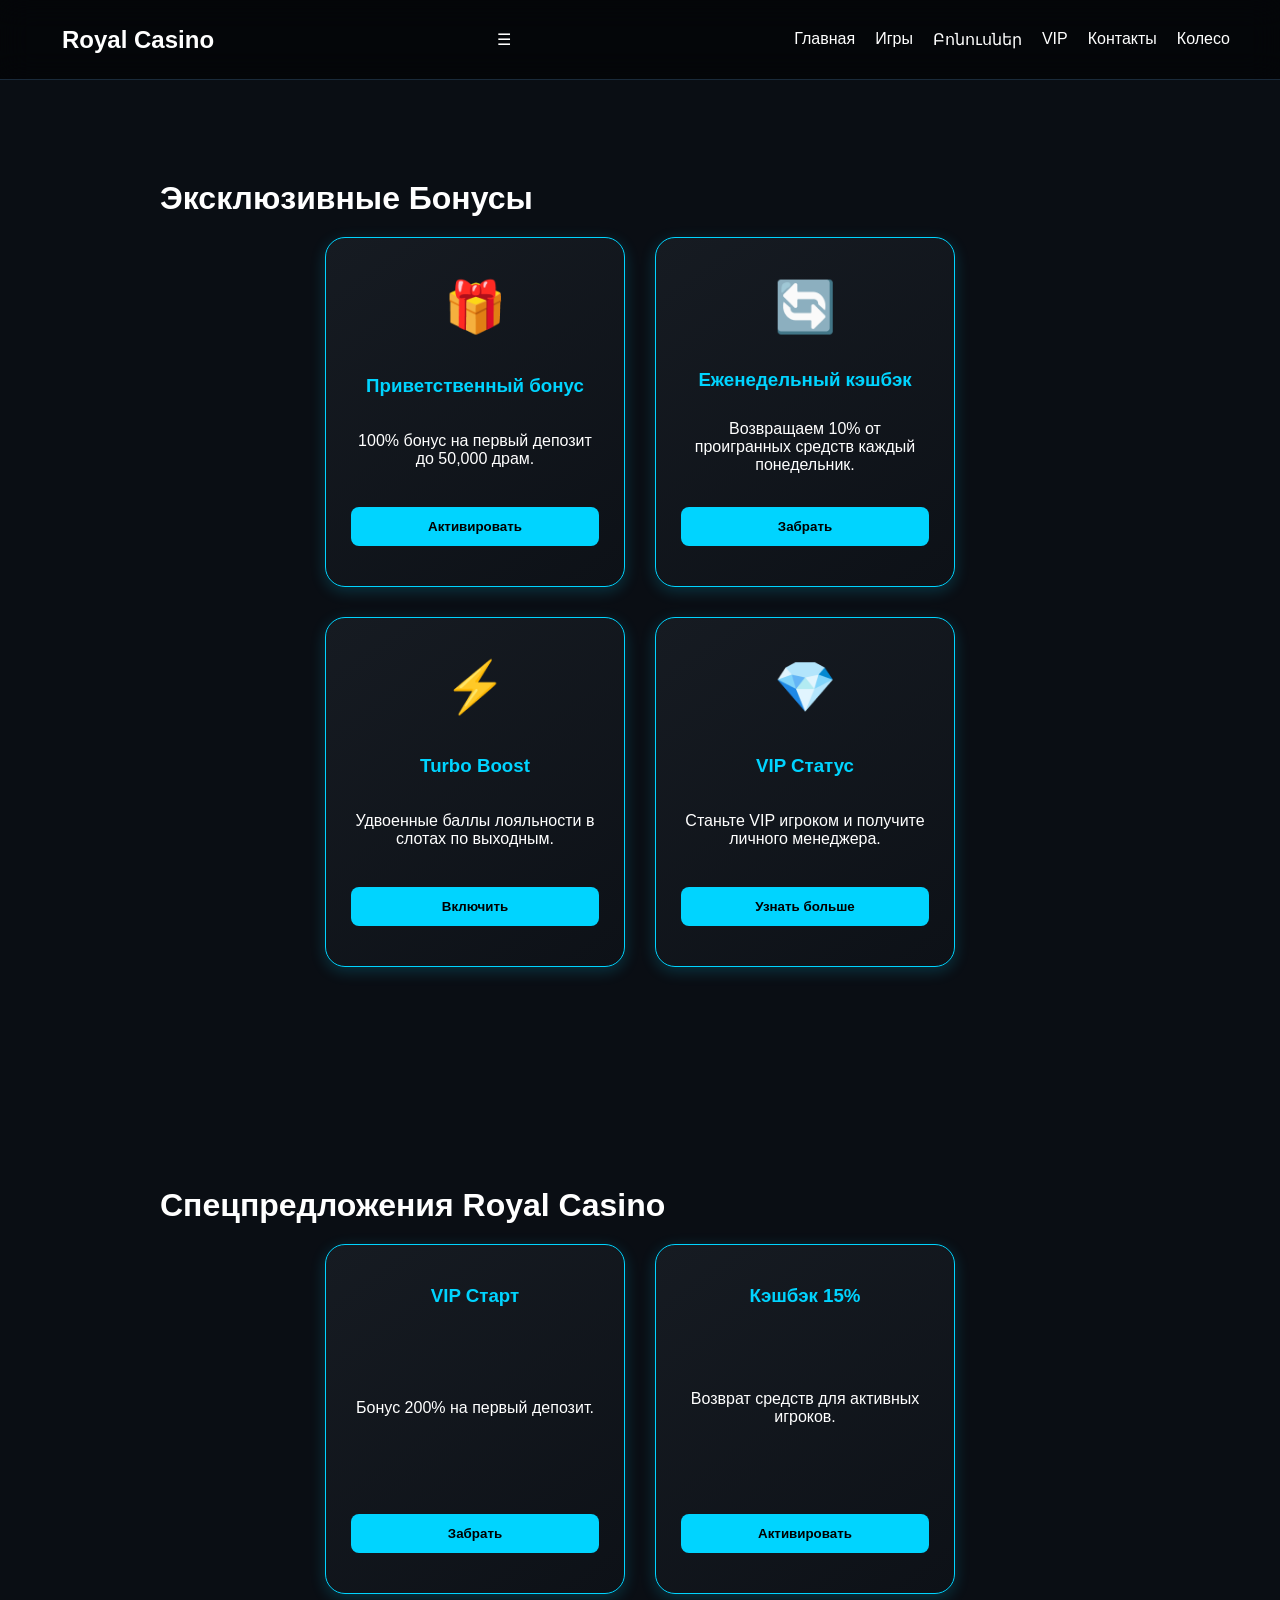
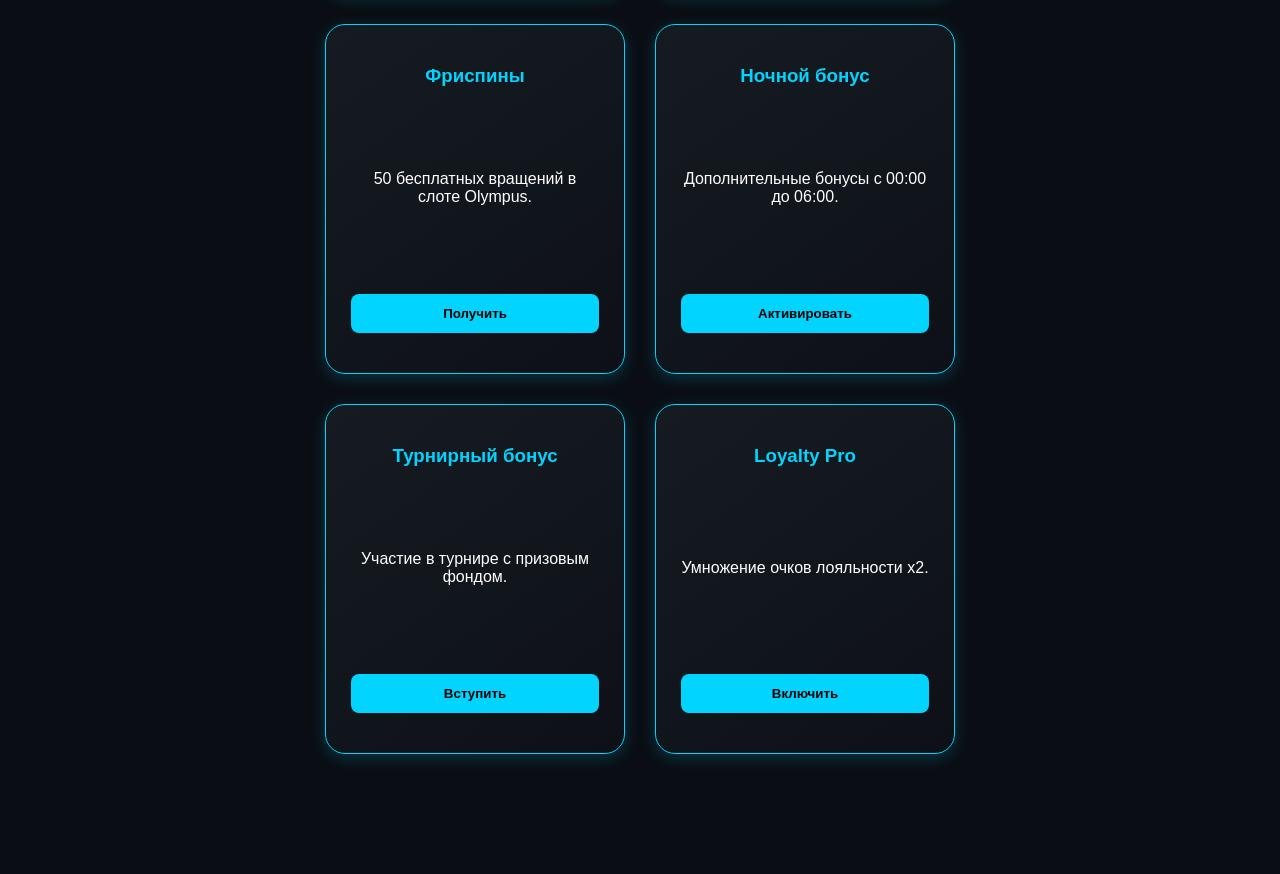
==== commit e4d6cbeb: "Update bonus.html" ====
--- a/bonus.html
+++ b/bonus.html
@@ -24,16 +24,7 @@
             <a href="wheel.html">Колесо</a>
         </nav>
 
-        <div class="buttons" id="auth-buttons">
-            <button class="login" onclick="openModal('login-modal')">Войти</button>
-            <button class="signup" onclick="openModal('register-modal')">Регистрация</button>
-        </div>
-        
-        <div class="buttons" id="user-profile" style="display: none; align-items: center; gap: 10px;">
-            <span style="font-size: 18px; color: #fff;">👤</span>
-            <span id="profile-username" style="color: #fff; font-weight: bold;"></span>
-            <button id="logout-btn" style="background: #ff4d4d; color: white; border: none; padding: 5px 10px; cursor: pointer; border-radius: 4px;">Выйти</button>
-        </div>
+       
         
         
     </header>
@@ -85,4 +76,4 @@
 
     <script src="script.js"></script>
 </body>
-</html>+</html>
